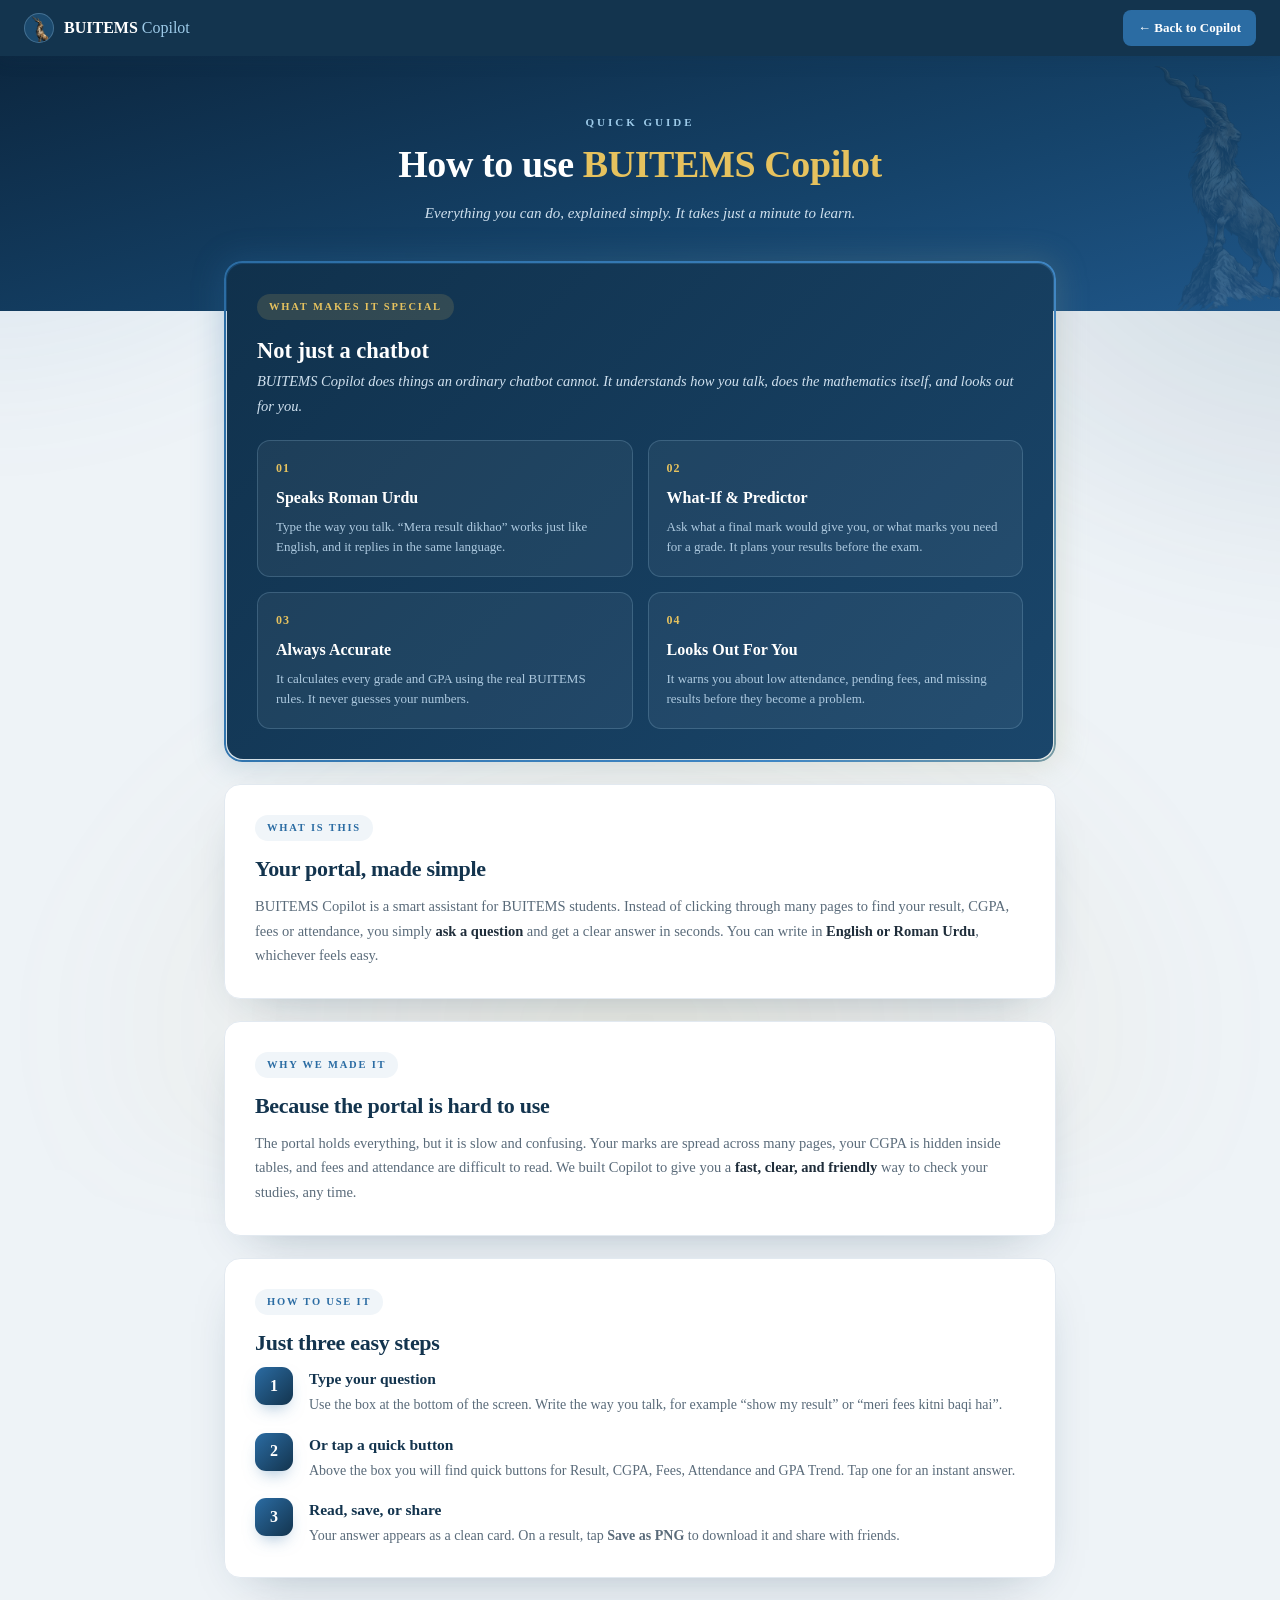
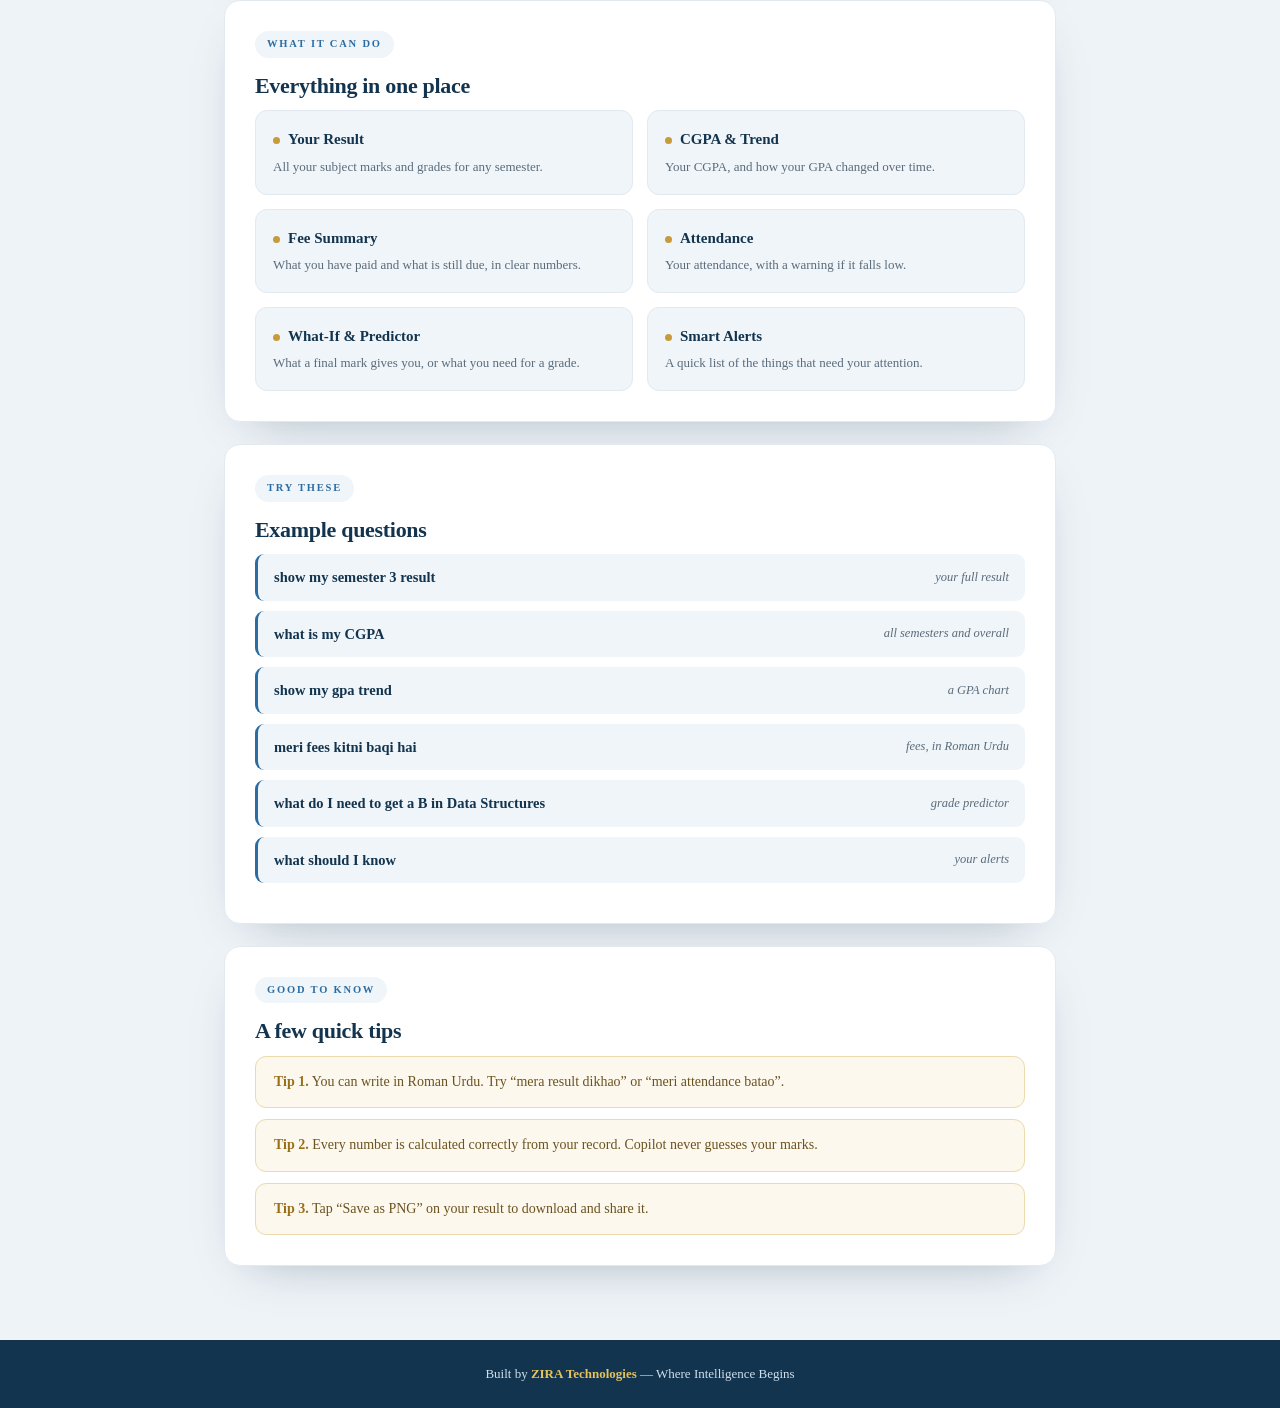
==== templates/guide.html @ 83ef4049 "Redesign: chat-first UI, Guide page, PNG downloads, improved GPA chart" ====
<!DOCTYPE html>
<html lang="en">
<head>
<meta charset="UTF-8">
<meta name="viewport" content="width=device-width, initial-scale=1.0">
<title>Guide - BUITEMS Copilot</title>
<style>
  :root{
    --navy:#13344e;--navy-2:#1c4a6e;--blue:#2b6ca3;--blue-2:#3f86c4;
    --panel:#f0f5f9;--line:#e2e9f0;--ink:#1f2d3a;--ink-soft:#5a6b7a;
    --bg:#eef3f7;--white:#fff;--gold:#c79a3b;--gold-2:#e6c25e;--ok:#2e8b57;
    --serif:Georgia, "Times New Roman", "Times", serif;
  }
  *{margin:0;padding:0;box-sizing:border-box;}
  html{scroll-behavior:smooth;}
  body{font-family:var(--serif);color:var(--ink);background:var(--bg);overflow-x:hidden;position:relative;font-size:15px;line-height:1.55;}
  body::before{content:"";position:fixed;inset:-30%;z-index:-2;background:radial-gradient(40% 50% at 18% 20%,rgba(43,108,163,.16),transparent 60%),radial-gradient(45% 55% at 84% 28%,rgba(28,74,110,.18),transparent 62%),radial-gradient(50% 50% at 50% 90%,rgba(199,154,59,.10),transparent 60%);filter:blur(40px);animation:drift 20s ease-in-out infinite alternate;}
  @keyframes drift{0%{transform:translate(0,0) scale(1)}50%{transform:translate(2%,-2%) scale(1.05)}100%{transform:translate(-2%,2%) scale(1)}}

  .hdr{background:var(--navy);color:#fff;display:flex;align-items:center;justify-content:space-between;padding:0 24px;height:56px;position:sticky;top:0;z-index:100;box-shadow:0 2px 18px rgba(19,52,78,.25);}
  .hdr .brand{display:flex;align-items:center;gap:10px;}
  .hdr .logo{width:30px;height:30px;border-radius:50%;object-fit:cover;object-position:center top;background:#1c4a6e;border:1px solid rgba(158,203,233,.3);}
  .hdr .t{font-size:16px;font-weight:700;}
  .hdr .t span{color:#9ecbe9;font-weight:400;}
  .hdr .back{font-size:13px;font-weight:700;color:#fff;text-decoration:none;background:var(--blue);padding:8px 15px;border-radius:8px;transition:.2s;}
  .hdr .back:hover{background:var(--blue-2);transform:translateY(-1px);}

  .ghero{position:relative;text-align:center;padding:58px 24px 86px;overflow:hidden;background:linear-gradient(165deg,#0c2740 0%,#15436a 60%,#1f5688 100%);color:#fff;}
  .ghero::after{content:"";position:absolute;inset:0;background:linear-gradient(115deg,transparent 35%,rgba(255,255,255,.06) 50%,transparent 65%);background-size:300% 300%;animation:sheen 16s linear infinite;}
  @keyframes sheen{0%{background-position:0% 0%}100%{background-position:100% 100%}}
  .ghero .mk{position:absolute;right:-30px;bottom:-40px;width:200px;opacity:.12;animation:floaty 6s ease-in-out infinite;}
  @keyframes floaty{0%,100%{transform:translateY(0)}50%{transform:translateY(-12px)}}
  .ghero .inner{position:relative;z-index:2;max-width:660px;margin:0 auto;opacity:0;animation:rise .8s .1s forwards;}
  @keyframes rise{from{opacity:0;transform:translateY(18px)}to{opacity:1;transform:none}}
  .ghero .eyebrow{font-size:11px;letter-spacing:3px;text-transform:uppercase;color:#9ecbe9;font-weight:700;}
  .ghero h1{font-size:clamp(26px,4.4vw,38px);font-weight:700;margin-top:12px;letter-spacing:-.4px;line-height:1.15;}
  .ghero h1 b{color:var(--gold-2);}
  .ghero p{font-size:15px;color:#cfe0ee;max-width:500px;margin:14px auto 0;line-height:1.6;font-style:italic;}

  .wrap{max-width:880px;margin:0 auto;padding:0 24px;}
  .sec{margin-top:-50px;position:relative;z-index:3;padding-bottom:20px;}

  .card{background:#fff;border:1px solid var(--line);border-radius:16px;padding:30px;margin-bottom:22px;box-shadow:0 18px 50px -28px rgba(19,52,78,.4);opacity:0;transform:translateY(24px);}
  .card.in{opacity:1;transform:none;transition:.7s cubic-bezier(.2,.7,.3,1);}
  .tag{display:inline-block;font-size:10.5px;letter-spacing:1.8px;text-transform:uppercase;color:var(--blue);font-weight:700;background:var(--panel);padding:5px 12px;border-radius:20px;margin-bottom:14px;}
  .card h2{font-size:22px;color:var(--navy);font-weight:700;margin-bottom:11px;letter-spacing:-.3px;line-height:1.25;}
  .card>p{font-size:14.5px;color:var(--ink-soft);line-height:1.7;}
  .card>p b{color:var(--ink);}

  /* SPECIAL WOW BOX */
  .wow-wrap{position:relative;margin-bottom:22px;border-radius:18px;padding:3px;opacity:0;transform:translateY(24px);}
  .wow-wrap.in{opacity:1;transform:none;transition:.8s cubic-bezier(.2,.7,.3,1);}
  .wow-wrap::before{content:"";position:absolute;inset:0;border-radius:18px;padding:2px;background:linear-gradient(120deg,#2b6ca3,#3f86c4,#e6c25e,#c79a3b,#2b6ca3);background-size:300% 300%;animation:lights 6s linear infinite;-webkit-mask:linear-gradient(#fff 0 0) content-box,linear-gradient(#fff 0 0);-webkit-mask-composite:xor;mask-composite:exclude;}
  .wow-wrap::after{content:"";position:absolute;inset:-3px;border-radius:20px;z-index:-1;background:linear-gradient(120deg,rgba(43,108,163,.5),rgba(230,194,94,.45),rgba(43,108,163,.5));background-size:300% 300%;animation:lights 6s linear infinite;filter:blur(15px);opacity:.5;}
  @keyframes lights{0%{background-position:0% 50%}100%{background-position:300% 50%}}
  .wow{position:relative;background:linear-gradient(135deg,#10314c 0%,#1a466b 100%);border-radius:16px;padding:30px;color:#fff;overflow:hidden;}
  .wow .tag{background:rgba(230,194,94,.15);color:var(--gold-2);}
  .wow h2{color:#fff;}
  .wow .lead{color:#cfe0ee;font-size:14.5px;line-height:1.7;margin-bottom:22px;font-style:italic;}
  .wowgrid{display:grid;grid-template-columns:repeat(2,1fr);gap:15px;}
  .wowitem{background:rgba(255,255,255,.05);border:1px solid rgba(158,203,233,.22);border-radius:13px;padding:18px;transition:transform .25s,background .25s,border-color .25s;}
  .wowitem:hover{transform:translateY(-4px);background:rgba(255,255,255,.09);border-color:rgba(230,194,94,.4);}
  .wowitem .lead-n{font-size:12px;font-weight:700;color:var(--gold-2);letter-spacing:1px;margin-bottom:8px;}
  .wowitem h3{font-size:16px;color:#fff;margin-bottom:6px;font-weight:700;}
  .wowitem p{font-size:13px;color:#aecae0;line-height:1.6;}

  .steps{display:flex;flex-direction:column;gap:16px;margin-top:8px;}
  .step{display:flex;gap:16px;align-items:flex-start;}
  .step .n{min-width:38px;height:38px;border-radius:11px;background:linear-gradient(135deg,var(--blue),var(--navy));color:#fff;display:flex;align-items:center;justify-content:center;font-weight:700;font-size:16px;flex-shrink:0;box-shadow:0 8px 18px -8px rgba(43,108,163,.6);}
  .step .tx h3{font-size:15.5px;color:var(--navy);margin-bottom:3px;font-weight:700;}
  .step .tx p{font-size:14px;color:var(--ink-soft);line-height:1.6;}

  .fgrid{display:grid;grid-template-columns:repeat(2,1fr);gap:14px;margin-top:6px;}
  .fitem{background:var(--panel);border:1px solid var(--line);border-radius:12px;padding:17px;transition:transform .25s,box-shadow .25s;}
  .fitem:hover{transform:translateY(-3px);box-shadow:0 16px 32px -20px rgba(19,52,78,.4);}
  .fitem h3{font-size:15px;color:var(--navy);margin-bottom:5px;font-weight:700;}
  .fitem h3::before{content:"";display:inline-block;width:7px;height:7px;background:var(--gold);border-radius:50%;margin-right:8px;vertical-align:middle;}
  .fitem p{font-size:13px;color:var(--ink-soft);line-height:1.55;}

  .prompt{background:var(--panel);border-left:3px solid var(--blue);border-radius:9px;padding:12px 16px;margin-bottom:10px;font-size:14.5px;color:var(--navy);font-weight:700;display:flex;justify-content:space-between;align-items:center;gap:10px;flex-wrap:wrap;transition:transform .2s,border-color .2s;}
  .prompt:hover{transform:translateX(4px);border-left-color:var(--gold);}
  .prompt span{font-size:12.5px;color:var(--ink-soft);font-weight:400;font-style:italic;}

  .tip{background:#fdf8ee;border:1px solid #ecd9ad;border-radius:11px;padding:14px 18px;margin-top:11px;}
  .tip b{color:#9a6f1a;}
  .tip p{font-size:14px;color:#6b5320;line-height:1.6;}

  footer{background:var(--navy);color:#cfe0ee;text-align:center;padding:24px;font-size:13px;margin-top:32px;}
  footer b{color:var(--gold-2);}

  @media(max-width:680px){
    .ghero{padding:46px 20px 74px;}
    .fgrid,.wowgrid{grid-template-columns:1fr;}
    .card,.wow{padding:22px;}
    .card h2{font-size:20px;}
    .sec{margin-top:-44px;}
  }
</style>
</head>
<body>
  <header class="hdr">
    <div class="brand"><img class="logo" src="/static/markhor.png"><div class="t">BUITEMS <span>Copilot</span></div></div>
    <a href="/" class="back">&larr; Back to Copilot</a>
  </header>

  <section class="ghero">
    <img class="mk" src="/static/markhor.png">
    <div class="inner">
      <div class="eyebrow">Quick Guide</div>
      <h1>How to use <b>BUITEMS Copilot</b></h1>
      <p>Everything you can do, explained simply. It takes just a minute to learn.</p>
    </div>
  </section>

  <div class="wrap sec">

    <div class="wow-wrap" id="wowbox">
      <div class="wow">
        <span class="tag">What makes it special</span>
        <h2>Not just a chatbot</h2>
        <p class="lead">BUITEMS Copilot does things an ordinary chatbot cannot. It understands how you talk, does the mathematics itself, and looks out for you.</p>
        <div class="wowgrid">
          <div class="wowitem"><div class="lead-n">01</div><h3>Speaks Roman Urdu</h3><p>Type the way you talk. &ldquo;Mera result dikhao&rdquo; works just like English, and it replies in the same language.</p></div>
          <div class="wowitem"><div class="lead-n">02</div><h3>What-If &amp; Predictor</h3><p>Ask what a final mark would give you, or what marks you need for a grade. It plans your results before the exam.</p></div>
          <div class="wowitem"><div class="lead-n">03</div><h3>Always Accurate</h3><p>It calculates every grade and GPA using the real BUITEMS rules. It never guesses your numbers.</p></div>
          <div class="wowitem"><div class="lead-n">04</div><h3>Looks Out For You</h3><p>It warns you about low attendance, pending fees, and missing results before they become a problem.</p></div>
        </div>
      </div>
    </div>

    <div class="card">
      <span class="tag">What is this</span>
      <h2>Your portal, made simple</h2>
      <p>BUITEMS Copilot is a smart assistant for BUITEMS students. Instead of clicking through many pages to find your result, CGPA, fees or attendance, you simply <b>ask a question</b> and get a clear answer in seconds. You can write in <b>English or Roman Urdu</b>, whichever feels easy.</p>
    </div>

    <div class="card">
      <span class="tag">Why we made it</span>
      <h2>Because the portal is hard to use</h2>
      <p>The portal holds everything, but it is slow and confusing. Your marks are spread across many pages, your CGPA is hidden inside tables, and fees and attendance are difficult to read. We built Copilot to give you a <b>fast, clear, and friendly</b> way to check your studies, any time.</p>
    </div>

    <div class="card">
      <span class="tag">How to use it</span>
      <h2>Just three easy steps</h2>
      <div class="steps">
        <div class="step"><div class="n">1</div><div class="tx"><h3>Type your question</h3><p>Use the box at the bottom of the screen. Write the way you talk, for example &ldquo;show my result&rdquo; or &ldquo;meri fees kitni baqi hai&rdquo;.</p></div></div>
        <div class="step"><div class="n">2</div><div class="tx"><h3>Or tap a quick button</h3><p>Above the box you will find quick buttons for Result, CGPA, Fees, Attendance and GPA Trend. Tap one for an instant answer.</p></div></div>
        <div class="step"><div class="n">3</div><div class="tx"><h3>Read, save, or share</h3><p>Your answer appears as a clean card. On a result, tap <b>Save as PNG</b> to download it and share with friends.</p></div></div>
      </div>
    </div>

    <div class="card">
      <span class="tag">What it can do</span>
      <h2>Everything in one place</h2>
      <div class="fgrid">
        <div class="fitem"><h3>Your Result</h3><p>All your subject marks and grades for any semester.</p></div>
        <div class="fitem"><h3>CGPA &amp; Trend</h3><p>Your CGPA, and how your GPA changed over time.</p></div>
        <div class="fitem"><h3>Fee Summary</h3><p>What you have paid and what is still due, in clear numbers.</p></div>
        <div class="fitem"><h3>Attendance</h3><p>Your attendance, with a warning if it falls low.</p></div>
        <div class="fitem"><h3>What-If &amp; Predictor</h3><p>What a final mark gives you, or what you need for a grade.</p></div>
        <div class="fitem"><h3>Smart Alerts</h3><p>A quick list of the things that need your attention.</p></div>
      </div>
    </div>

    <div class="card">
      <span class="tag">Try these</span>
      <h2>Example questions</h2>
      <div class="prompt">show my semester 3 result <span>your full result</span></div>
      <div class="prompt">what is my CGPA <span>all semesters and overall</span></div>
      <div class="prompt">show my gpa trend <span>a GPA chart</span></div>
      <div class="prompt">meri fees kitni baqi hai <span>fees, in Roman Urdu</span></div>
      <div class="prompt">what do I need to get a B in Data Structures <span>grade predictor</span></div>
      <div class="prompt">what should I know <span>your alerts</span></div>
    </div>

    <div class="card">
      <span class="tag">Good to know</span>
      <h2>A few quick tips</h2>
      <div class="tip"><p><b>Tip 1.</b> You can write in Roman Urdu. Try &ldquo;mera result dikhao&rdquo; or &ldquo;meri attendance batao&rdquo;.</p></div>
      <div class="tip"><p><b>Tip 2.</b> Every number is calculated correctly from your record. Copilot never guesses your marks.</p></div>
      <div class="tip"><p><b>Tip 3.</b> Tap &ldquo;Save as PNG&rdquo; on your result to download and share it.</p></div>
    </div>

  </div>

  <footer>Built by <b>ZIRA Technologies</b> &mdash; Where Intelligence Begins</footer>

<script>
  const io=new IntersectionObserver(function(es){es.forEach(function(e){if(e.isIntersecting){e.target.classList.add('in');io.unobserve(e.target);}});},{threshold:.1});
  document.querySelectorAll('.card,.wow-wrap').forEach(function(c){io.observe(c);});
</script>
</body>
</html>
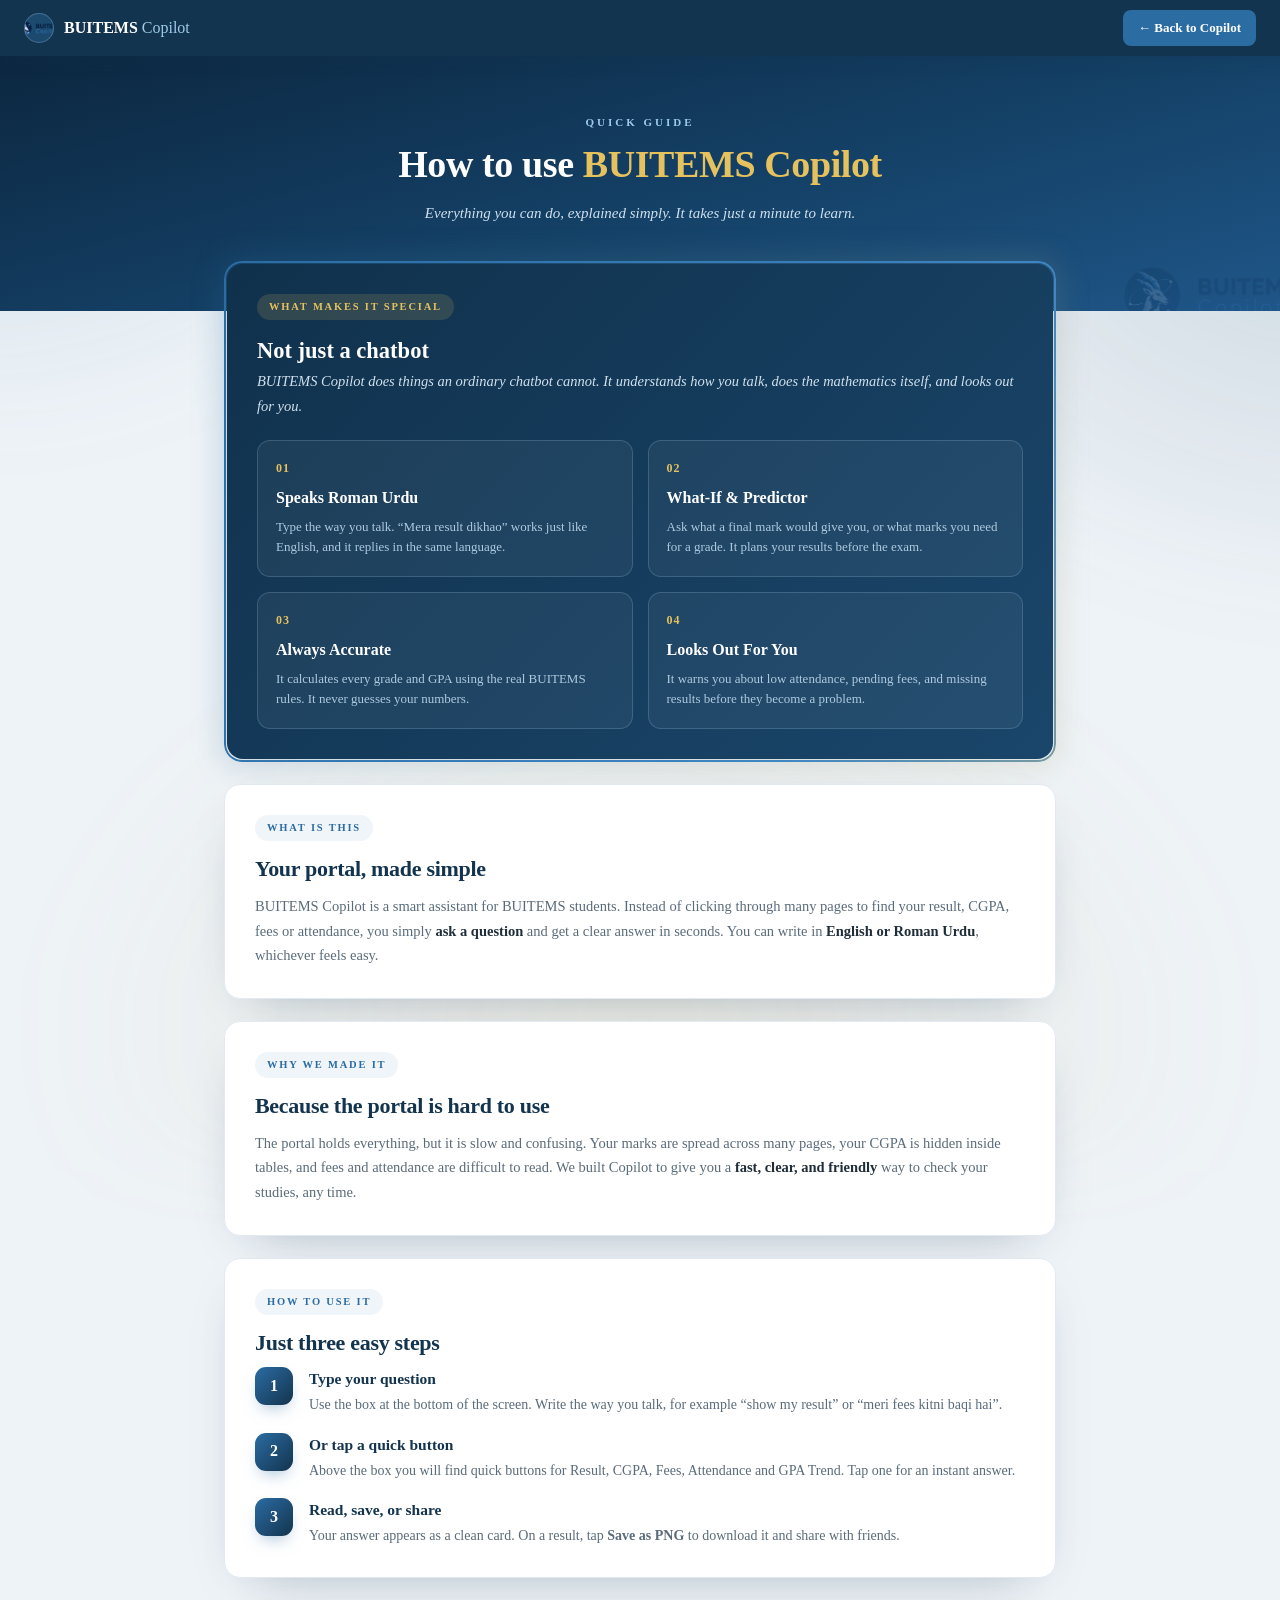
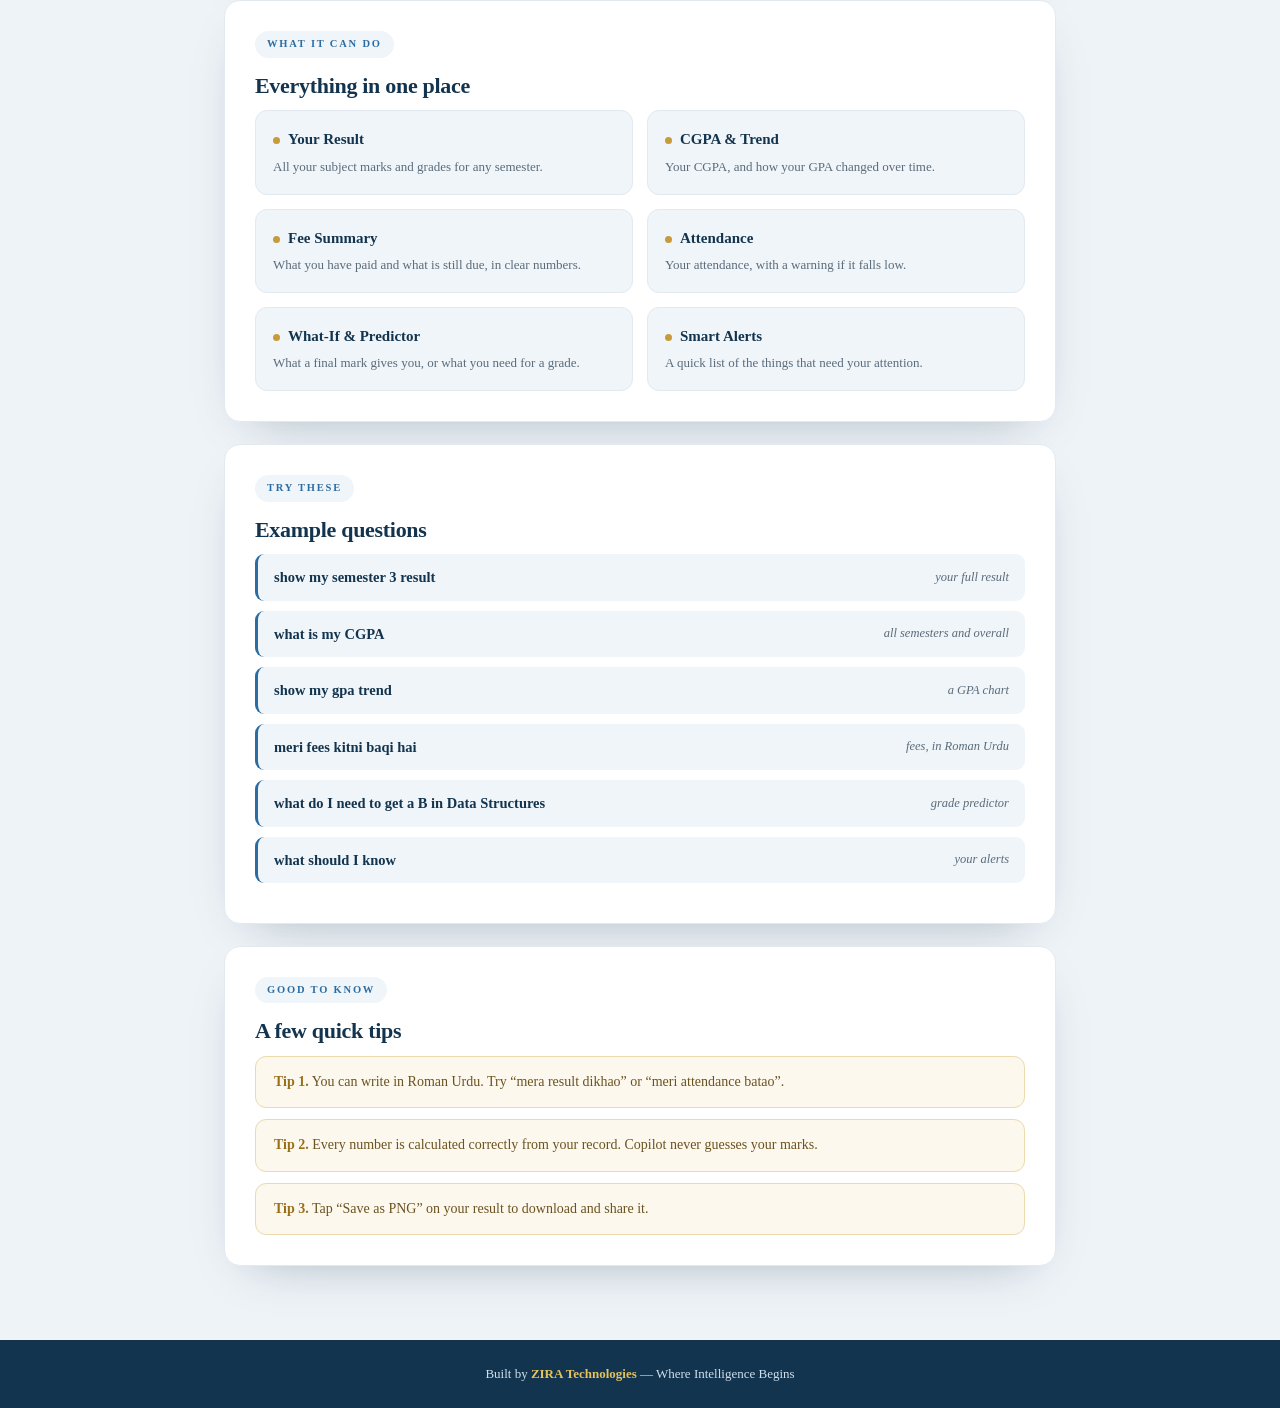
==== commit a1cbeb3a: "Harden agent against prompt injection and out-of-scope requests; fix goal planner parsing; update br" ====
--- a/templates/guide.html
+++ b/templates/guide.html
@@ -19,7 +19,7 @@
 
   .hdr{background:var(--navy);color:#fff;display:flex;align-items:center;justify-content:space-between;padding:0 24px;height:56px;position:sticky;top:0;z-index:100;box-shadow:0 2px 18px rgba(19,52,78,.25);}
   .hdr .brand{display:flex;align-items:center;gap:10px;}
-  .hdr .logo{width:30px;height:30px;border-radius:50%;object-fit:cover;object-position:center top;background:#1c4a6e;border:1px solid rgba(158,203,233,.3);}
+  .hdr .logo{width:30px;height:30px;border-radius:50%;object-fit:cover;object-position:center;background:#1c4a6e;border:1px solid rgba(158,203,233,.3);}
   .hdr .t{font-size:16px;font-weight:700;}
   .hdr .t span{color:#9ecbe9;font-weight:400;}
   .hdr .back{font-size:13px;font-weight:700;color:#fff;text-decoration:none;background:var(--blue);padding:8px 15px;border-radius:8px;transition:.2s;}
@@ -47,7 +47,6 @@
   .card>p{font-size:14.5px;color:var(--ink-soft);line-height:1.7;}
   .card>p b{color:var(--ink);}
 
-  /* SPECIAL WOW BOX */
   .wow-wrap{position:relative;margin-bottom:22px;border-radius:18px;padding:3px;opacity:0;transform:translateY(24px);}
   .wow-wrap.in{opacity:1;transform:none;transition:.8s cubic-bezier(.2,.7,.3,1);}
   .wow-wrap::before{content:"";position:absolute;inset:0;border-radius:18px;padding:2px;background:linear-gradient(120deg,#2b6ca3,#3f86c4,#e6c25e,#c79a3b,#2b6ca3);background-size:300% 300%;animation:lights 6s linear infinite;-webkit-mask:linear-gradient(#fff 0 0) content-box,linear-gradient(#fff 0 0);-webkit-mask-composite:xor;mask-composite:exclude;}
@@ -87,6 +86,7 @@
 
   footer{background:var(--navy);color:#cfe0ee;text-align:center;padding:24px;font-size:13px;margin-top:32px;}
   footer b{color:var(--gold-2);}
+  .zira-mark{height:16px;width:auto;vertical-align:middle;display:inline-block;margin:0 2px;}
 
   @media(max-width:680px){
     .ghero{padding:46px 20px 74px;}
@@ -99,7 +99,10 @@
 </head>
 <body>
   <header class="hdr">
-    <div class="brand"><img class="logo" src="/static/markhor.png"><div class="t">BUITEMS <span>Copilot</span></div></div>
+    <div class="brand">
+      <img class="logo" src="/static/markhor.png" alt="">
+      <div class="t">BUITEMS <span>Copilot</span></div>
+    </div>
     <a href="/" class="back">&larr; Back to Copilot</a>
   </header>
 
